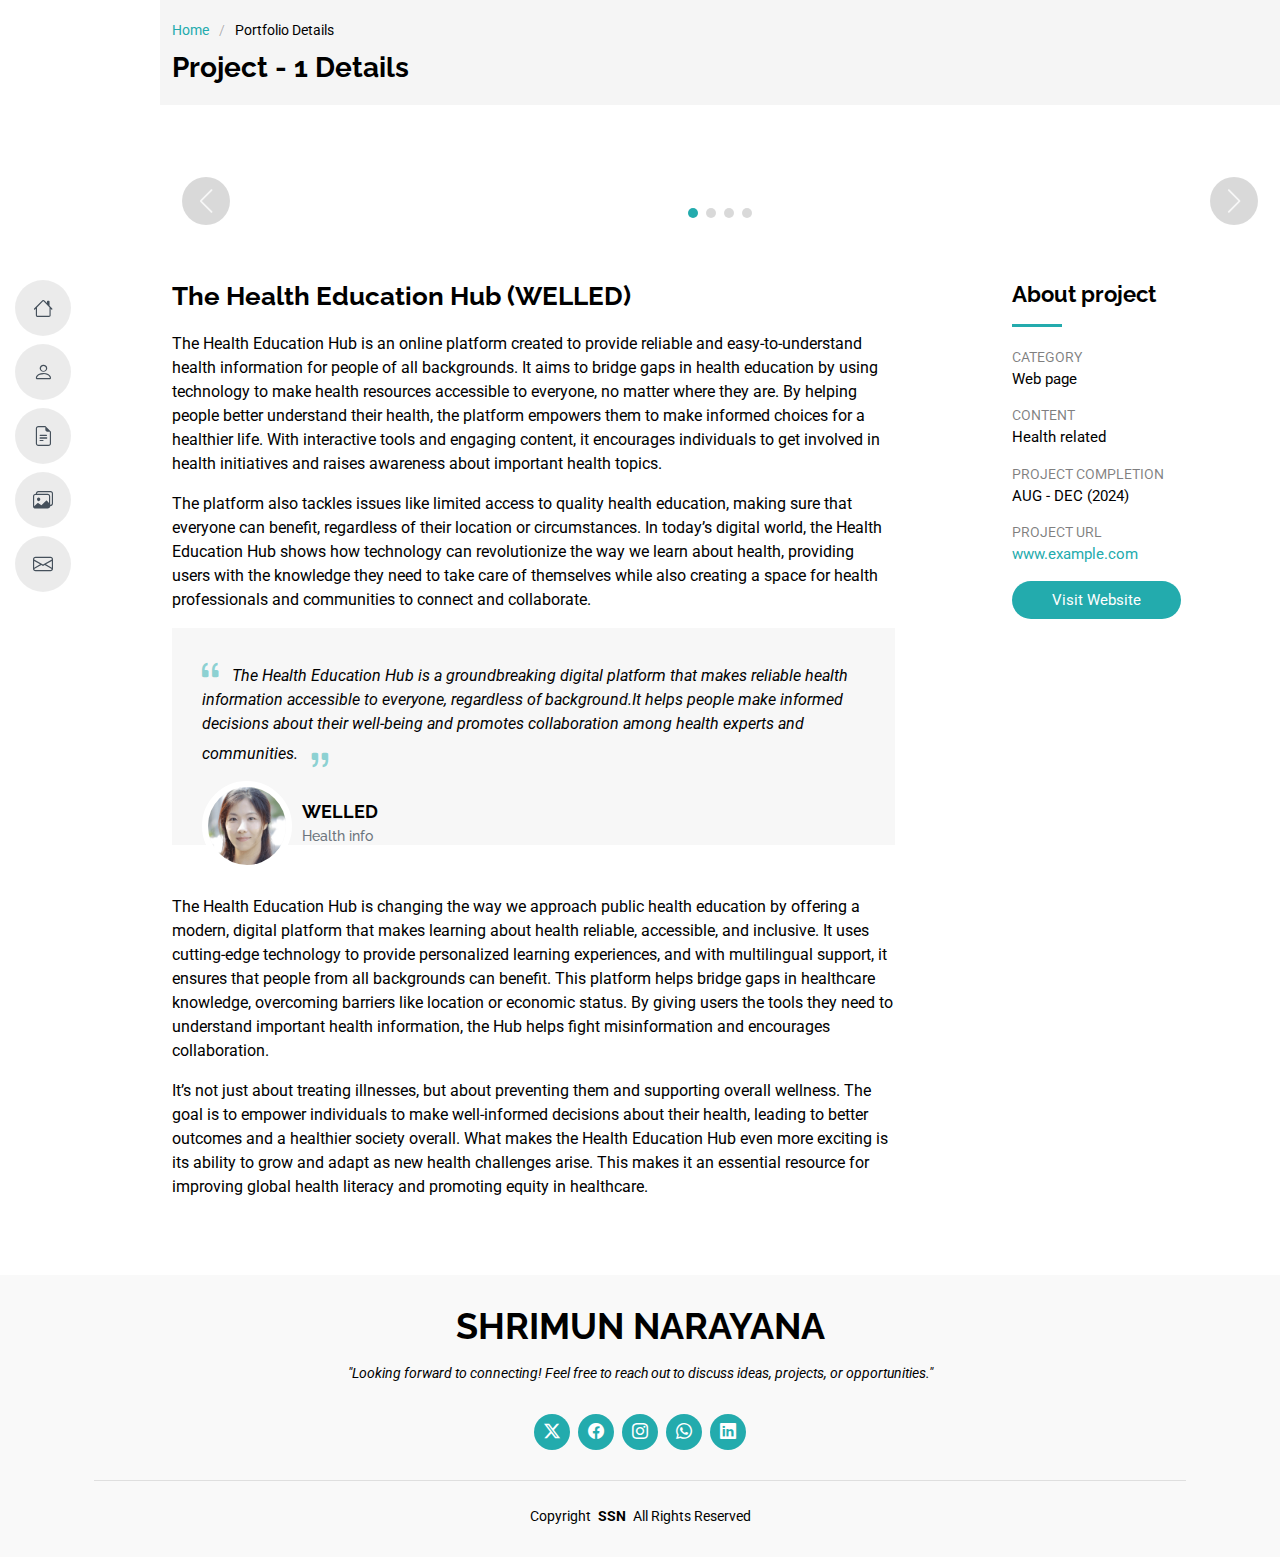
==== portfolio-details.html @ 61d34d23 "initial commit" ====
<!DOCTYPE html>
<html lang="en">

<head>
  <meta charset="utf-8">
  <meta content="width=device-width, initial-scale=1.0" name="viewport">
  <title>PROJECT - 1</title>
  <meta content="WELLED" name="description">
  <meta content="" name="keywords">

  <!-- Favicons -->
  <link href="assets/img/favicon.png" rel="icon">
  <link href="assets/img/apple-touch-icon.png" rel="apple-touch-icon">

  <!-- Fonts -->
  <link href="https://fonts.googleapis.com" rel="preconnect">
  <link href="https://fonts.gstatic.com" rel="preconnect" crossorigin>
  <link href="https://fonts.googleapis.com/css2?family=Roboto:ital,wght@0,100;0,300;0,400;0,500;0,700;0,900;1,100;1,300;1,400;1,500;1,700;1,900&family=Poppins:ital,wght@0,100;0,200;0,300;0,400;0,500;0,600;0,700;0,800;0,900;1,100;1,200;1,300;1,400;1,500;1,600;1,700;1,800;1,900&family=Raleway:ital,wght@0,100;0,200;0,300;0,400;0,500;0,600;0,700;0,800;0,900;1,100;1,200;1,300;1,400;1,500;1,600;1,700;1,800;1,900&display=swap" rel="stylesheet">

  <!-- Vendor CSS Files -->
  <link href="assets/vendor/bootstrap/css/bootstrap.min.css" rel="stylesheet">
  <link href="assets/vendor/bootstrap-icons/bootstrap-icons.css" rel="stylesheet">
  <link href="assets/vendor/aos/aos.css" rel="stylesheet">
  <link href="assets/vendor/glightbox/css/glightbox.min.css" rel="stylesheet">
  <link href="assets/vendor/swiper/swiper-bundle.min.css" rel="stylesheet">

  <!-- Main CSS File -->
  <link href="assets/css/main.css" rel="stylesheet">

  <!-- =======================================================
  * Template Name: MyResume
  * Template URL: https://bootstrapmade.com/free-html-bootstrap-template-my-resume/
  * Updated: Jun 29 2024 with Bootstrap v5.3.3
  * Author: BootstrapMade.com
  * License: https://bootstrapmade.com/license/
  ======================================================== -->
</head>

<body class="portfolio-details-page">

  <header id="header" class="header d-flex flex-column justify-content-center">

    <i class="header-toggle d-xl-none bi bi-list"></i>

    <nav id="navmenu" class="navmenu">
      <ul>
        <li><a href="#hero"><i class="bi bi-house navicon"></i><span>Home</span></a></li>
        <li><a href="#about"><i class="bi bi-person navicon"></i><span>About</span></a></li>
        <li><a href="#resume"><i class="bi bi-file-earmark-text navicon"></i><span>Resume</span></a></li>
        <li><a href="#portfolio"><i class="bi bi-images navicon"></i><span>Portfolio</span></a></li>
        
        <li><a href="#contact"><i class="bi bi-envelope navicon"></i><span>Contact</span></a></li>
      </ul>
    </nav>

  </header>

  <main class="main">

    <!-- Page Title -->
    <div class="page-title" data-aos="fade">
      <div class="container">
        <nav class="breadcrumbs">
          <ol>
            <li><a href="index.html">Home</a></li>
            <li class="current">Portfolio Details</li>
          </ol>
        </nav>
        <h1>Project - 1  Details</h1>
      </div>
    </div><!-- End Page Title -->

    <!-- Portfolio Details Section -->
    <section id="portfolio-details" class="portfolio-details section">

      <div class="container" data-aos="fade-up">

        <div class="portfolio-details-slider swiper init-swiper">
          <script type="application/json" class="swiper-config">
            {
              "loop": true,
              "speed": 500,
              "autoplay": {
                "delay": 3000
              },
              "slidesPerView": "auto",
              "navigation": {
                "nextEl": ".swiper-button-next",
                "prevEl": ".swiper-button-prev"
              },
              "pagination": {
                "el": ".swiper-pagination",
                "type": "bullets",
                "clickable": true
              }
            }
          </script>
          <div class="swiper-wrapper align-items-center">

            <div class="swiper-slide">
              <img src="D:\Trail portfolio\assets\img\masonry-portfolio\first page of welled.jpg" alt="">
            </div>

            <div class="swiper-slide">
              <img src="D:\Trail portfolio\assets\img\masonry-portfolio\front page of welled.jpg" alt="">
            </div>

            <div class="swiper-slide">
              <img src="assets/img/portfolio/branding-1.jpg" alt="">
            </div>

            <div class="swiper-slide">
              <img src="assets/img/portfolio/books-1.jpg" alt="">
            </div>

          </div>
          <div class="swiper-button-prev"></div>
          <div class="swiper-button-next"></div>
          <div class="swiper-pagination"></div>
        </div>

        <div class="row justify-content-between gy-4 mt-4">

          <div class="col-lg-8" data-aos="fade-up">
            <div class="portfolio-description">
              <h2>The Health Education Hub (WELLED)</h2>
              <p>
                The Health Education Hub is an online platform created to provide reliable and easy-to-understand health information for people of all backgrounds. It aims to bridge gaps in health education by using technology to make health resources accessible to everyone, no matter where they are. By helping people better understand their health, the platform empowers them to make informed choices for a healthier life. With interactive tools and engaging content, it encourages individuals to get involved in health initiatives and raises awareness about important health topics.
              </p>
              <p>
                The platform also tackles issues like limited access to quality health education, making sure that everyone can benefit, regardless of their location or circumstances. In today’s digital world, the Health Education Hub shows how technology can revolutionize the way we learn about health, providing users with the knowledge they need to take care of themselves while also creating a space for health professionals and communities to connect and collaborate.




              </p>

              <div class="testimonial-item">
                <p>
                  <i class="bi bi-quote quote-icon-left"></i>
                  <span>The Health Education Hub is a groundbreaking digital platform that makes reliable health information accessible to everyone, regardless of background.It helps people make informed decisions about their well-being and promotes collaboration among health experts and communities.



                  </span>
                  <i class="bi bi-quote quote-icon-right"></i>
                </p>
                <div>
                  <img src="assets/img/testimonials/testimonials-2.jpg" class="testimonial-img" alt="">
                  <h3>WELLED</h3>
                  <h4>Health info</h4>
                </div>
              </div>

              <p>
                The Health Education Hub is changing the way we approach public health education by offering a modern, digital platform that makes learning about health reliable, accessible, and inclusive. It uses cutting-edge technology to provide personalized learning experiences, and with multilingual support, it ensures that people from all backgrounds can benefit. This platform helps bridge gaps in healthcare knowledge, overcoming barriers like location or economic status.

By giving users the tools they need to understand important health information, the Hub helps fight misinformation and encourages collaboration. 
              </p>

              <p>
                It’s not just about treating illnesses, but about preventing them and supporting overall wellness. The goal is to empower individuals to make well-informed decisions about their health, leading to better outcomes and a healthier society overall.

What makes the Health Education Hub even more exciting is its ability to grow and adapt as new health challenges arise. This makes it an essential resource for improving global health literacy and promoting equity in healthcare.




              </p>

            </div>
          </div>

          <div class="col-lg-3" data-aos="fade-up" data-aos-delay="100">
            <div class="portfolio-info">
              <h3>About project</h3>
              <ul>
                <li><strong>Category</strong>Web page</li>
                <li><strong>Content</strong>Health related</li>
                <li><strong>Project completion</strong>AUG - DEC (2024)</li>
                <li><strong>Project URL</strong> <a href="#">www.example.com</a></li>
                <li><a href="#" class="btn-visit align-self-start">Visit Website</a></li>
              </ul>
            </div>
          </div>

        </div>

      </div>

    </section><!-- /Portfolio Details Section -->

  </main>

  <footer id="footer" class="footer position-relative light-background">
    <div class="container">
      <h3 class="sitename">SHRIMUN NARAYANA</h3>
      <p>"Looking forward to connecting! Feel free to reach out to discuss ideas, projects, or opportunities."</p>
      <div class="social-links d-flex justify-content-center">
        <a href=""><i class="bi bi-twitter-x"></i></a>
        <a href=""><i class="bi bi-facebook"></i></a>
        <a href="https://www.instagram.com/_shrimon?igsh=MWozdzc5ZnB1eHlwaA=="><i class="bi bi-instagram"></i></a>
        <a href="https://wa.me/8675671807"><i class="bi bi-whatsapp"></i></a>
        <a href="https://www.linkedin.com/in/shrimun-narayana-s?utm_source=share&utm_campaign=share_via&utm_content=profile&utm_medium=android_app"><i class="bi bi-linkedin"></i></a>
      </div>
      <div class="container">
        <div class="copyright">
          <span>Copyright</span> <strong class="px-1 sitename">SSN</strong> <span>All Rights Reserved</span>
        </div>
        </div>
      </div>
    </div>
  </footer>

  <!-- Scroll Top -->
  <a href="#" id="scroll-top" class="scroll-top d-flex align-items-center justify-content-center"><i class="bi bi-arrow-up-short"></i></a>

  <!-- Preloader -->
  <div id="preloader"></div>

  <!-- Vendor JS Files -->
  <script src="assets/vendor/bootstrap/js/bootstrap.bundle.min.js"></script>
  <script src="assets/vendor/php-email-form/validate.js"></script>
  <script src="assets/vendor/aos/aos.js"></script>
  <script src="assets/vendor/typed.js/typed.umd.js"></script>
  <script src="assets/vendor/purecounter/purecounter_vanilla.js"></script>
  <script src="assets/vendor/waypoints/noframework.waypoints.js"></script>
  <script src="assets/vendor/glightbox/js/glightbox.min.js"></script>
  <script src="assets/vendor/imagesloaded/imagesloaded.pkgd.min.js"></script>
  <script src="assets/vendor/isotope-layout/isotope.pkgd.min.js"></script>
  <script src="assets/vendor/swiper/swiper-bundle.min.js"></script>

  <!-- Main JS File -->
  <script src="assets/js/main.js"></script>

</body>

</html>
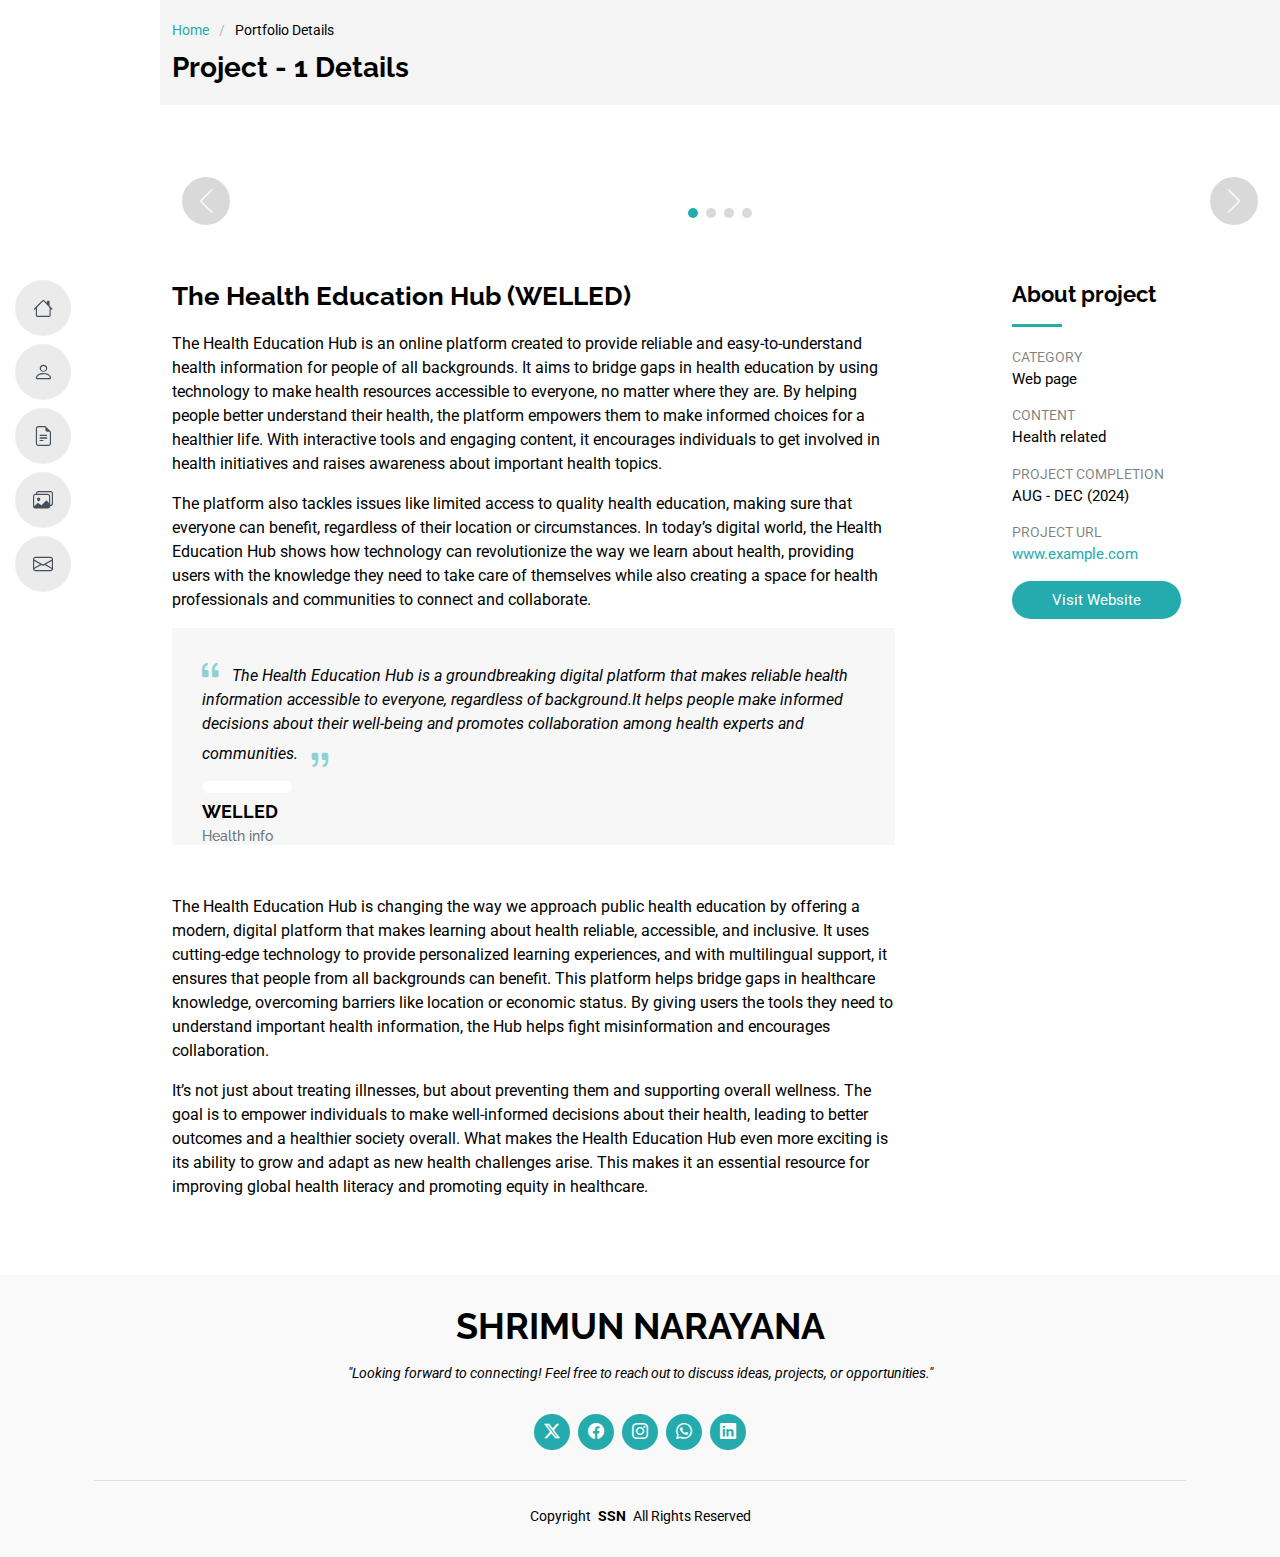
==== commit 74896f48: "here i update the image and some wordings" ====
--- a/portfolio-details.html
+++ b/portfolio-details.html
@@ -146,7 +146,7 @@
                   <i class="bi bi-quote quote-icon-right"></i>
                 </p>
                 <div>
-                  <img src="assets/img/testimonials/testimonials-2.jpg" class="testimonial-img" alt="">
+                  <img src="D:\Trail portfolio\assets\img\testimonials\premium_vector-1731508869234-df46a0a03f4c.avif" class="testimonial-img" alt="">
                   <h3>WELLED</h3>
                   <h4>Health info</h4>
                 </div>
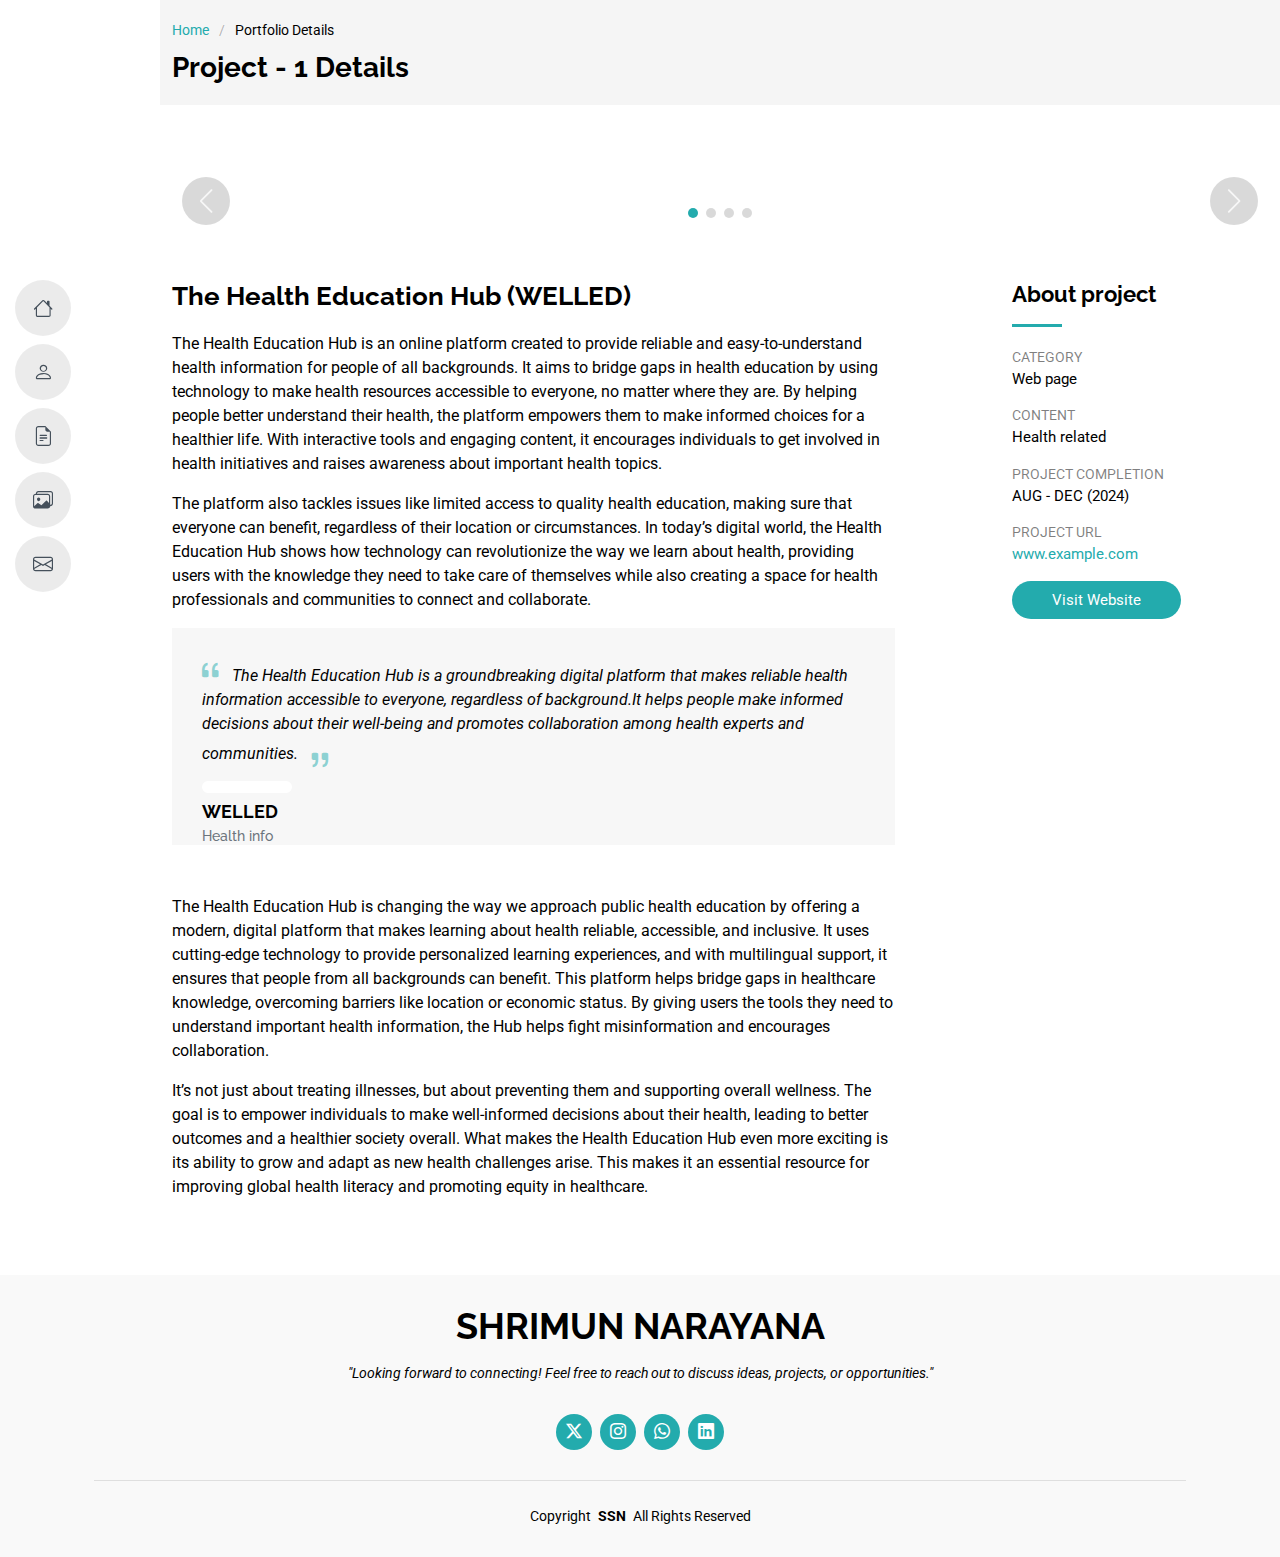
==== commit d4d64e33: "{updates in project page}" ====
--- a/portfolio-details.html
+++ b/portfolio-details.html
@@ -27,13 +27,7 @@
   <!-- Main CSS File -->
   <link href="assets/css/main.css" rel="stylesheet">
 
-  <!-- =======================================================
-  * Template Name: MyResume
-  * Template URL: https://bootstrapmade.com/free-html-bootstrap-template-my-resume/
-  * Updated: Jun 29 2024 with Bootstrap v5.3.3
-  * Author: BootstrapMade.com
-  * License: https://bootstrapmade.com/license/
-  ======================================================== -->
+
 </head>
 
 <body class="portfolio-details-page">
@@ -146,7 +140,7 @@
                   <i class="bi bi-quote quote-icon-right"></i>
                 </p>
                 <div>
-                  <img src="D:\Trail portfolio\assets\img\testimonials\premium_vector-1731508869234-df46a0a03f4c.avif" class="testimonial-img" alt="">
+                  <img src="D:\Trail portfolio\assets\img\testimonials\WhatsApp Image 2025-03-05 at 23.48.45_74d7a08c.jpg" class="testimonial-img" alt="">
                   <h3>WELLED</h3>
                   <h4>Health info</h4>
                 </div>
@@ -198,7 +192,7 @@
       <p>"Looking forward to connecting! Feel free to reach out to discuss ideas, projects, or opportunities."</p>
       <div class="social-links d-flex justify-content-center">
         <a href=""><i class="bi bi-twitter-x"></i></a>
-        <a href=""><i class="bi bi-facebook"></i></a>
+        
         <a href="https://www.instagram.com/_shrimon?igsh=MWozdzc5ZnB1eHlwaA=="><i class="bi bi-instagram"></i></a>
         <a href="https://wa.me/8675671807"><i class="bi bi-whatsapp"></i></a>
         <a href="https://www.linkedin.com/in/shrimun-narayana-s?utm_source=share&utm_campaign=share_via&utm_content=profile&utm_medium=android_app"><i class="bi bi-linkedin"></i></a>
